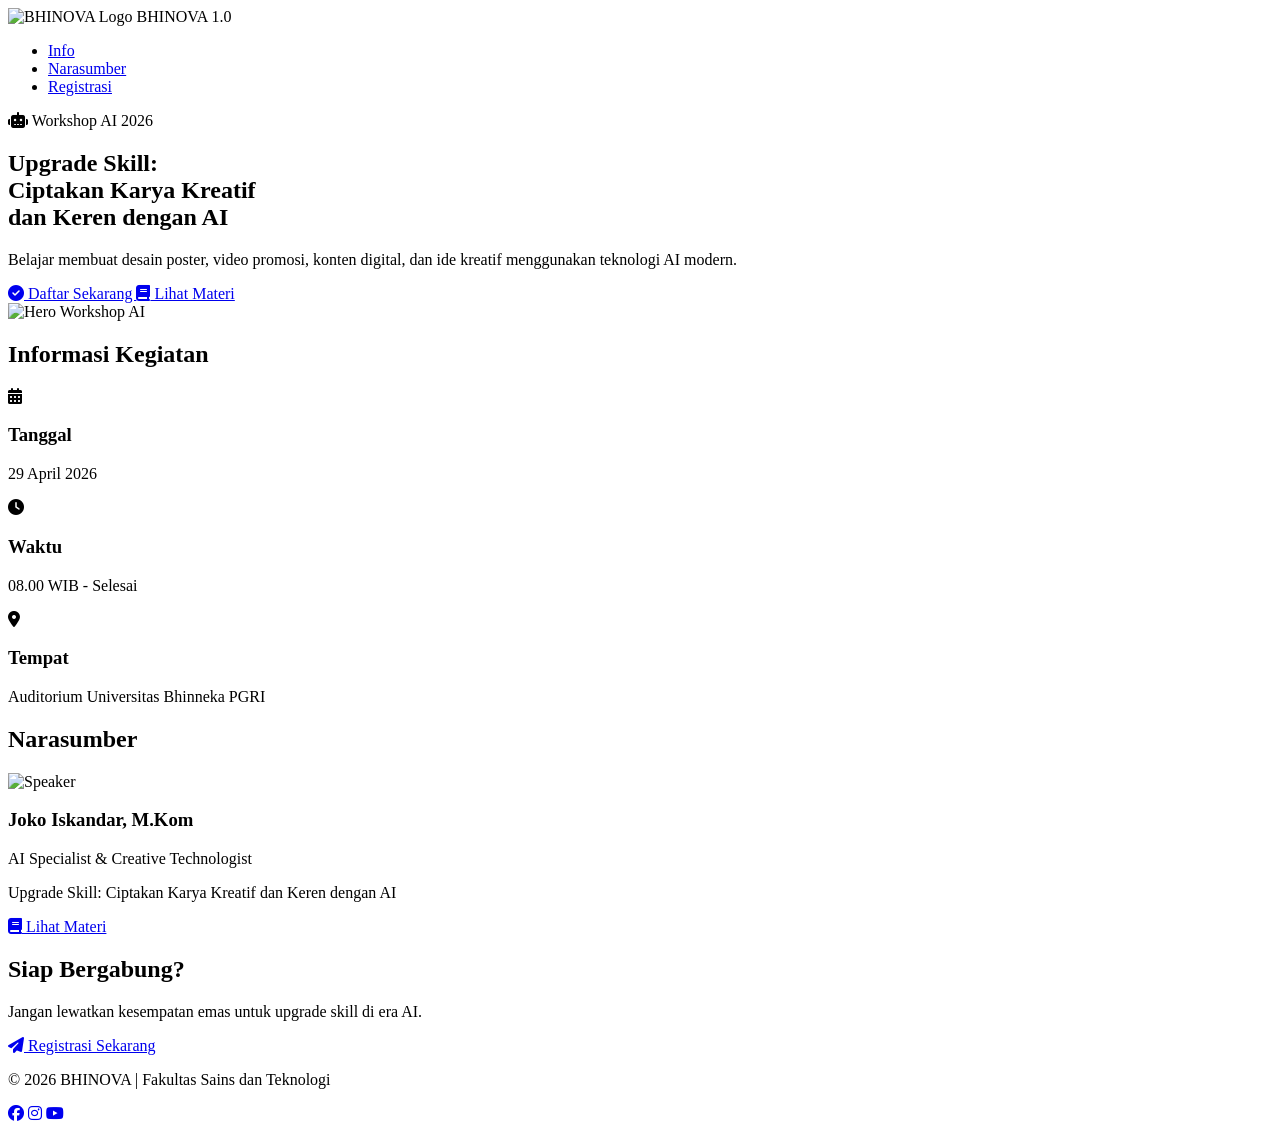
==== index.html @ b3714508 "Create index.html" ====
<!DOCTYPE html>
<html lang="id">

<head>
    <meta charset="UTF-8">
    <meta name="viewport" content="width=device-width, initial-scale=1.0">

    <title>BHINOVA 1.0 - Workshop AI</title>

    <link rel="stylesheet" href="css/style.css">
    <link rel="stylesheet" href="https://cdnjs.cloudflare.com/ajax/libs/font-awesome/6.4.0/css/all.min.css">


</head>

<body>

    <!-- Navbar -->
    <nav class="navbar">
        <div class="container">
            <div class="nav-brand">
                <img src="image/logo.png" alt="BHINOVA Logo" class="logo-img"> BHINOVA 1.0
            </div>

            <ul class="nav-links">
                <li><a href="#info">Info</a></li>
                <li><a href="#speaker">Narasumber</a></li>
                <li><a href="https://s.id/BHINOVA_2026">Registrasi</a></li>
            </ul>
        </div>
    </nav>

    <!-- Hero -->
    <section class="hero">
        <div class="container hero-content">

            <div class="hero-text">
                <span><i class="fas fa-robot"></i> Workshop AI 2026</span>

                <h1>
                    Upgrade Skill:<br>
                    <strong>Ciptakan Karya Kreatif</strong><br>
                    dan Keren dengan AI
                </h1>

                <p>
                    Belajar membuat desain poster, video promosi, konten digital,
                    dan ide kreatif menggunakan teknologi AI modern.
                </p>

                <div class="hero-buttons">
                    <a href="https://s.id/BHINOVA_2026" class="btn btn-primary">
                        <i class="fas fa-check-circle"></i> Daftar Sekarang
                    </a>

                    <a href="materi/materi1.html" class="btn btn-outline">
                        <i class="fas fa-book"></i> Lihat Materi
                    </a>
                </div>
            </div>

            <div class="hero-image">
                <div class="hero-card">
                    <img src="image/hero_big.jpg" alt="Hero Workshop AI">
                </div>
            </div>

        </div>
    </section>

    <!-- Info -->
    <section id="info">
        <div class="container">
            <h2 class="section-title">Informasi Kegiatan</h2>

            <div class="info-grid">
                <div class="info-card">
                    <div class="info-icon"><i class="fas fa-calendar-alt"></i></div>
                    <h3>Tanggal</h3>
                    <p>29 April 2026</p>
                </div>

                <div class="info-card">
                    <div class="info-icon"><i class="fas fa-clock"></i></div>
                    <h3>Waktu</h3>
                    <p>08.00 WIB - Selesai</p>
                </div>

                <div class="info-card">
                    <div class="info-icon"><i class="fas fa-map-marker-alt"></i></div>
                    <h3>Tempat</h3>
                    <p>Auditorium Universitas Bhinneka PGRI</p>
                </div>
            </div>
        </div>
    </section>

    <!-- Speaker -->
    <section id="speaker">
        <div class="container">
            <h2 class="section-title">Narasumber</h2>

            <div class="speaker-content">
                <div class="speaker-card">
                    <div class="speaker-photo">
                        <img src="image/speaker.png" alt="Speaker">
                    </div>

                    <h3>Joko Iskandar, M.Kom</h3>
                    <p class="speaker-role">AI Specialist & Creative Technologist</p>
                    <p class="speaker-desc">
                        Upgrade Skill: Ciptakan Karya Kreatif dan Keren dengan AI
                    </p>

                    <a href="materi/materi1.html" class="btn-secondary">
                        <i class="fas fa-book"></i> Lihat Materi
                    </a>
                </div>
            </div>
        </div>
    </section>

    <!-- CTA -->
    <section id="cta">
        <div class="container">
            <div class="cta-content">
                <h2>Siap Bergabung?</h2>
                <p>Jangan lewatkan kesempatan emas untuk upgrade skill di era AI.</p>

                <a href="https://s.id/BHINOVA_2026" class="btn btn-primary">
                    <i class="fas fa-paper-plane"></i> Registrasi Sekarang
                </a>
            </div>
        </div>
    </section>

    <!-- Footer -->
    <footer>
        <div class="container">
            <p>© 2026 BHINOVA | Fakultas Sains dan Teknologi</p>

            <div class="footer-social">
                <a href="#"><i class="fab fa-facebook"></i></a>
                <a href="#"><i class="fab fa-instagram"></i></a>
                <a href="#"><i class="fab fa-youtube"></i></a>
            </div>
        </div>
    </footer>

</body>

</html>
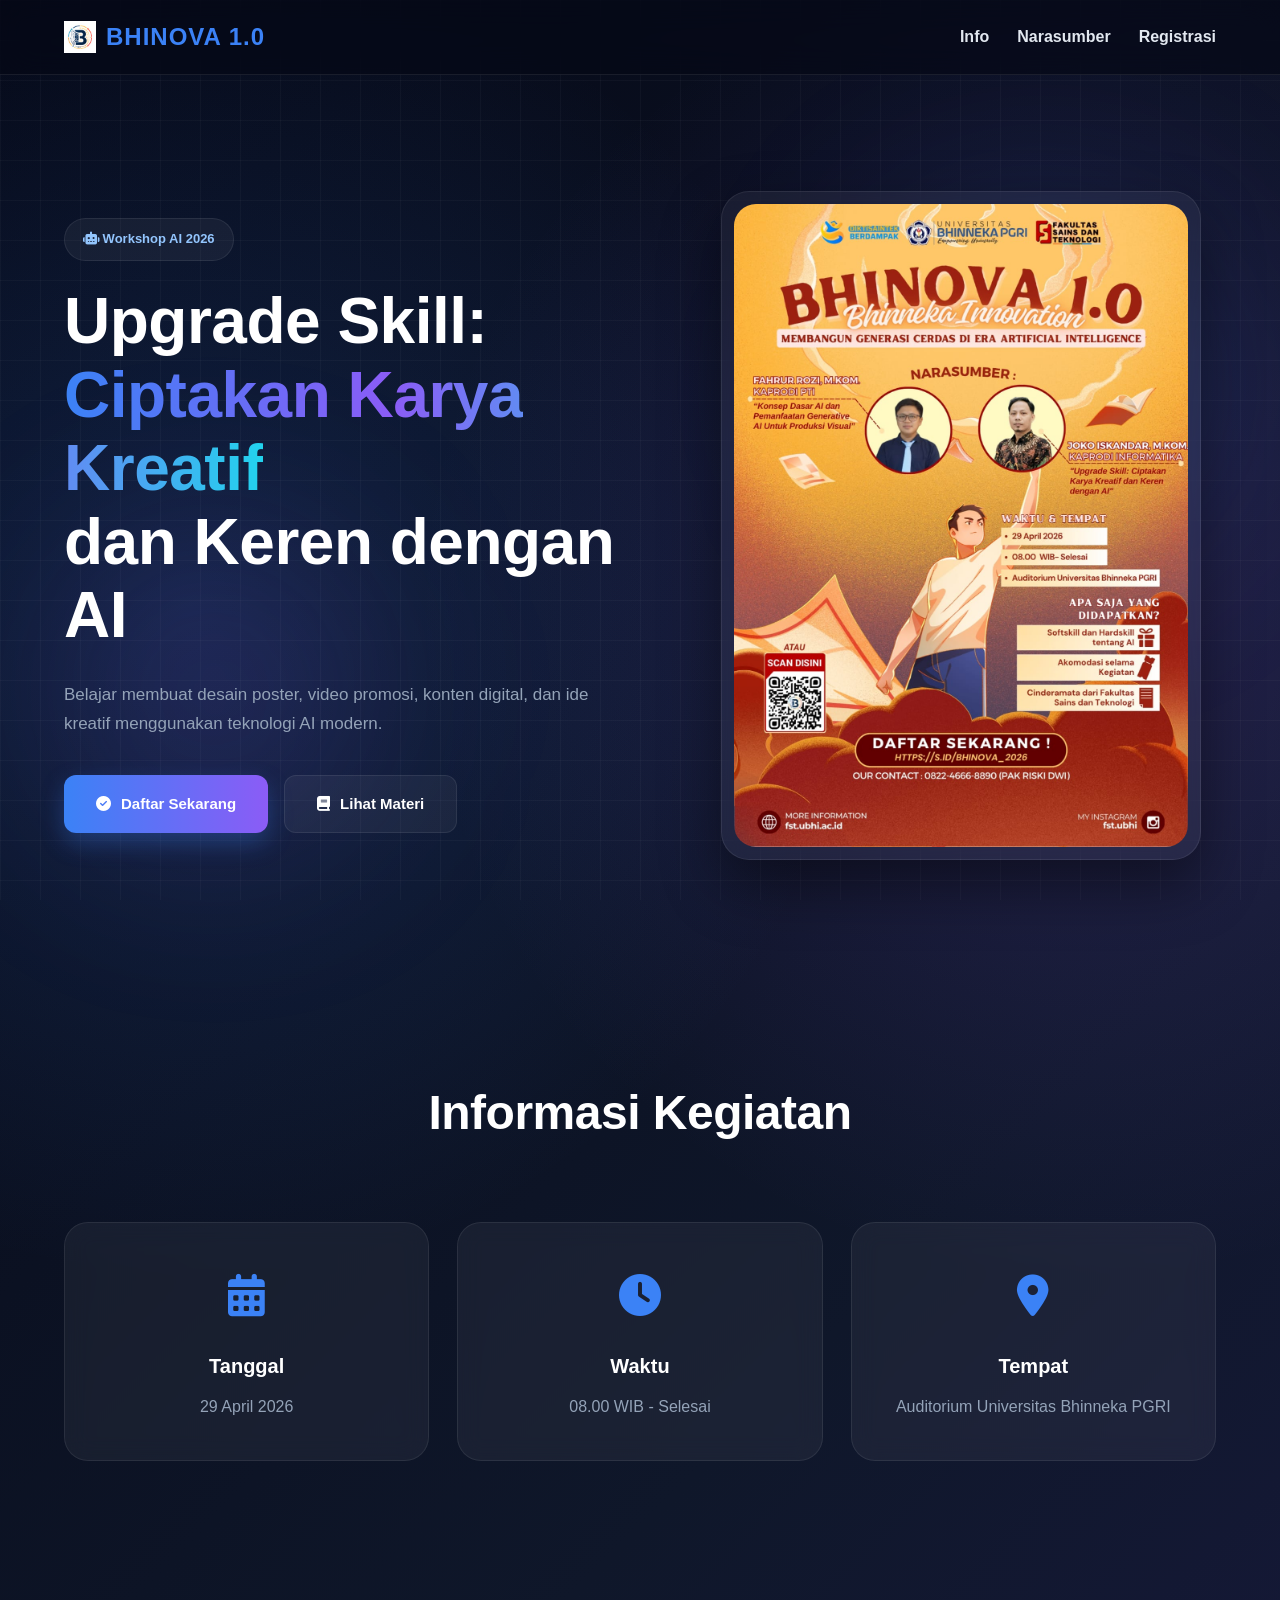
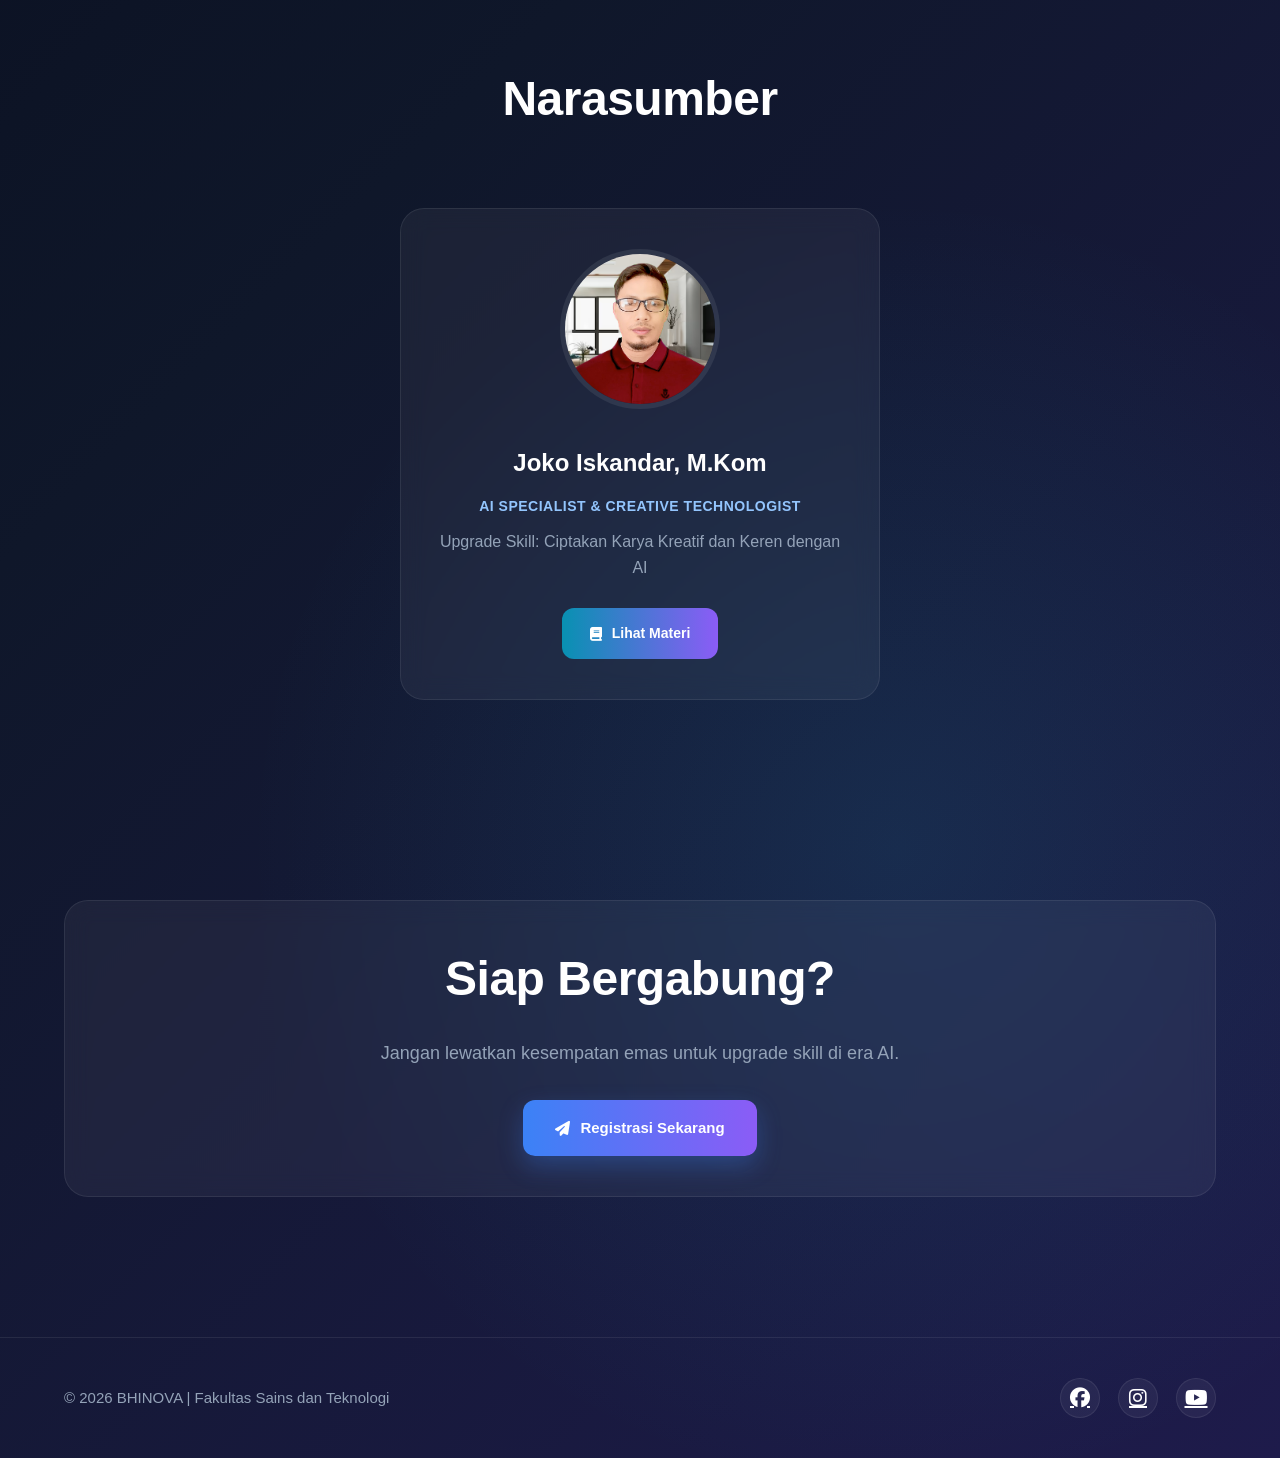
==== commit 0e5257a7: "Update index.html" ====
--- a/index.html
+++ b/index.html
@@ -19,7 +19,7 @@
     <nav class="navbar">
         <div class="container">
             <div class="nav-brand">
-                <img src="image/logo.png" alt="BHINOVA Logo" class="logo-img"> BHINOVA 1.0
+                <img src="image/logo.jpg" alt="BHINOVA Logo" class="logo-img"> BHINOVA 1.0
             </div>
 
             <ul class="nav-links">
@@ -103,7 +103,7 @@
             <div class="speaker-content">
                 <div class="speaker-card">
                     <div class="speaker-photo">
-                        <img src="image/speaker.png" alt="Speaker">
+                        <img src="image/speaker.jpg" alt="Speaker">
                     </div>
 
                     <h3>Joko Iskandar, M.Kom</h3>
--- a/css/style.css
+++ b/css/style.css
@@ -0,0 +1,753 @@
+/* =====================================================
+   BHINOVA AI LANDING PAGE CSS (clean version)
+   cocok dengan index.html terbaru
+===================================================== */
+
+* {
+    margin: 0;
+    padding: 0;
+    box-sizing: border-box;
+}
+
+:root {
+    --bg-1: #050816;
+    --bg-2: #0f172a;
+    --bg-3: #1e1b4b;
+
+    --white: #ffffff;
+    --text: #e2e8f0;
+    --muted: #94a3b8;
+
+    --blue: #3b82f6;
+    --cyan: #22d3ee;
+    --purple: #8b5cf6;
+
+    --glass: rgba(255, 255, 255, .05);
+    --line: rgba(255, 255, 255, .08);
+}
+
+html {
+    scroll-behavior: smooth;
+}
+
+body {
+    font-family: Arial, Helvetica, sans-serif;
+    color: var(--white);
+    background:
+        radial-gradient(circle at 15% 20%, rgba(59, 130, 246, .18), transparent 25%),
+        radial-gradient(circle at 85% 20%, rgba(139, 92, 246, .18), transparent 25%),
+        radial-gradient(circle at 70% 80%, rgba(34, 211, 238, .10), transparent 25%),
+        linear-gradient(135deg, var(--bg-1), var(--bg-2), var(--bg-3));
+    min-height: 100vh;
+    overflow-x: hidden;
+    line-height: 1.6;
+}
+
+/* animated grid */
+body::before {
+    content: "";
+    position: fixed;
+    inset: 0;
+    background-image:
+        linear-gradient(rgba(255, 255, 255, .03) 1px, transparent 1px),
+        linear-gradient(90deg, rgba(255, 255, 255, .03) 1px, transparent 1px);
+    background-size: 40px 40px;
+    animation: gridMove 15s linear infinite;
+    z-index: -1;
+}
+
+@keyframes gridMove {
+    from {
+        transform: translateY(0)
+    }
+
+    to {
+        transform: translateY(40px)
+    }
+}
+
+/* layout */
+.container {
+    width: 90%;
+    max-width: 1200px;
+    margin: auto;
+}
+
+/* =====================================================
+   NAVBAR
+===================================================== */
+.navbar {
+    position: sticky;
+    top: 0;
+    z-index: 999;
+    backdrop-filter: blur(16px);
+    background: rgba(5, 8, 22, .65);
+    border-bottom: 1px solid var(--line);
+}
+
+.navbar .container {
+    display: flex;
+    justify-content: space-between;
+    align-items: center;
+    padding: 18px 0;
+}
+
+.nav-brand {
+    font-size: 24px;
+    font-weight: 800;
+    color: var(--blue);
+    letter-spacing: 1px;
+    display: flex;
+    align-items: center;
+    gap: 10px;
+}
+
+.nav-brand .logo-img {
+    height: 32px;
+    width: auto;
+}
+
+.nav-brand i {
+    margin-right: 8px;
+}
+
+.nav-links {
+    display: flex;
+    list-style: none;
+    gap: 28px;
+}
+
+.nav-links a {
+    text-decoration: none;
+    color: var(--text);
+    font-weight: 600;
+    transition: .3s;
+}
+
+.nav-links a:hover {
+    color: var(--blue);
+}
+
+/* =====================================================
+   HERO
+===================================================== */
+.hero {
+    min-height: 100vh;
+    display: flex;
+    align-items: center;
+    padding: 80px 0;
+    position: relative;
+}
+
+.hero::before {
+    content: "";
+    position: absolute;
+    right: 5%;
+    top: 15%;
+    width: 350px;
+    height: 350px;
+    border-radius: 50%;
+    background: rgba(59, 130, 246, .15);
+    filter: blur(100px);
+    z-index: -1;
+}
+
+.hero::after {
+    content: "";
+    position: absolute;
+    left: 5%;
+    bottom: 15%;
+    width: 300px;
+    height: 300px;
+    border-radius: 50%;
+    background: rgba(139, 92, 246, .15);
+    filter: blur(100px);
+    z-index: -1;
+}
+
+.hero-content {
+    display: grid;
+    grid-template-columns: 1.1fr 1fr;
+    gap: 80px;
+    align-items: center;
+}
+
+.hero-text span {
+    display: inline-block;
+    padding: 10px 18px;
+    border-radius: 999px;
+    background: var(--glass);
+    border: 1px solid var(--line);
+    color: #93c5fd;
+    font-size: 13px;
+    margin-bottom: 24px;
+    font-weight: 600;
+}
+
+.hero-text h1 {
+    font-size: 64px;
+    line-height: 1.15;
+    font-weight: 900;
+    margin-bottom: 28px;
+    letter-spacing: -0.5px;
+}
+
+.hero-text h1 strong {
+    background: linear-gradient(90deg, var(--blue), var(--purple), var(--cyan));
+    -webkit-background-clip: text;
+    -webkit-text-fill-color: transparent;
+    background-clip: text;
+}
+
+.hero-text p {
+    font-size: 17px;
+    color: var(--muted);
+    margin-bottom: 36px;
+    max-width: 560px;
+    line-height: 1.7;
+}
+
+.hero-buttons {
+    display: flex;
+    gap: 16px;
+    flex-wrap: wrap;
+}
+
+/* buttons */
+.btn,
+.btn-primary,
+.btn-outline,
+.btn-secondary {
+    display: inline-flex;
+    align-items: center;
+    justify-content: center;
+    gap: 10px;
+    padding: 16px 32px;
+    border-radius: 12px;
+    text-decoration: none;
+    font-weight: 700;
+    font-size: 15px;
+    transition: all .3s ease;
+    cursor: pointer;
+    border: none;
+}
+
+.btn-primary {
+    background: linear-gradient(90deg, var(--blue), var(--purple));
+    color: #fff;
+    box-shadow: 0 10px 25px rgba(59, 130, 246, .3);
+}
+
+.btn-outline {
+    background: var(--glass);
+    color: #fff;
+    border: 1.5px solid var(--line);
+}
+
+.btn-secondary {
+    background: linear-gradient(90deg, #0891b2, var(--purple));
+    color: #fff;
+    padding: 14px 28px;
+    font-size: 14px;
+}
+
+.btn:hover,
+.btn-primary:hover,
+.btn-outline:hover,
+.btn-secondary:hover {
+    transform: translateY(-4px);
+}
+
+/* hero image */
+.hero-image {
+    display: flex;
+    justify-content: center;
+}
+
+.hero-card {
+    width: 100%;
+    max-width: 480px;
+    padding: 12px;
+    border-radius: 28px;
+    background: var(--glass);
+    border: 1px solid var(--line);
+    backdrop-filter: blur(14px);
+    box-shadow: 0 25px 60px rgba(0, 0, 0, .45);
+    animation: float 5s ease-in-out infinite;
+}
+
+.hero-card img {
+    width: 100%;
+    display: block;
+    border-radius: 22px;
+}
+
+@keyframes float {
+
+    0%,
+    100% {
+        transform: translateY(0)
+    }
+
+    50% {
+        transform: translateY(-14px)
+    }
+}
+
+/* =====================================================
+   SECTION GLOBAL
+===================================================== */
+section {
+    padding: 100px 0;
+}
+
+.section-title {
+    text-align: center;
+    font-size: 48px;
+    font-weight: 900;
+    margin-bottom: 70px;
+    letter-spacing: -0.5px;
+}
+
+/* =====================================================
+   CARDS
+===================================================== */
+.info-grid {
+    display: grid;
+    grid-template-columns: repeat(3, 1fr);
+    gap: 28px;
+}
+
+.info-card,
+.speaker-card,
+.cta-content {
+    background: var(--glass);
+    border: 1px solid var(--line);
+    border-radius: 24px;
+    padding: 40px 32px;
+    backdrop-filter: blur(12px);
+    transition: all .3s ease;
+}
+
+.info-card:hover,
+.speaker-card:hover {
+    transform: translateY(-8px);
+    background: rgba(255, 255, 255, .08);
+    border-color: var(--blue);
+}
+
+.info-card {
+    text-align: center;
+}
+
+.info-icon {
+    font-size: 42px;
+    color: var(--blue);
+    margin-bottom: 20px;
+}
+
+.info-card h3 {
+    margin-bottom: 12px;
+    font-size: 20px;
+    font-weight: 700;
+}
+
+.info-card p {
+    color: var(--muted);
+    font-size: 16px;
+}
+
+/* =====================================================
+   SPEAKER
+===================================================== */
+.speaker-content {
+    display: flex;
+    justify-content: center;
+}
+
+.speaker-card {
+    max-width: 480px;
+    text-align: center;
+}
+
+.speaker-photo img {
+    width: 160px;
+    height: 160px;
+    object-fit: cover;
+    border-radius: 50%;
+    border: 5px solid var(--line);
+    margin-bottom: 28px;
+    transition: all .3s ease;
+}
+
+.speaker-card:hover .speaker-photo img {
+    border-color: var(--blue);
+    transform: scale(1.05);
+}
+
+.speaker-card h3 {
+    font-size: 24px;
+    font-weight: 800;
+    margin-bottom: 10px;
+}
+
+.speaker-role {
+    color: #93c5fd;
+    margin: 12px 0;
+    font-weight: 700;
+    font-size: 14px;
+    text-transform: uppercase;
+    letter-spacing: 0.5px;
+}
+
+.speaker-desc {
+    color: var(--muted);
+    margin-bottom: 28px;
+    font-size: 16px;
+    line-height: 1.6;
+}
+
+/* =====================================================
+   CTA
+===================================================== */
+.cta-content {
+    text-align: center;
+}
+
+.cta-content h2 {
+    font-size: 48px;
+    font-weight: 900;
+    margin-bottom: 20px;
+    letter-spacing: -0.5px;
+}
+
+.cta-content p {
+    color: var(--muted);
+    margin-bottom: 32px;
+    font-size: 18px;
+    line-height: 1.7;
+}
+
+/* =====================================================
+   FOOTER
+===================================================== */
+footer {
+    border-top: 1px solid var(--line);
+    padding: 40px 0;
+    margin-top: 40px;
+}
+
+footer .container {
+    display: flex;
+    justify-content: space-between;
+    align-items: center;
+    gap: 24px;
+    flex-wrap: wrap;
+}
+
+footer p {
+    color: var(--muted);
+    font-size: 15px;
+}
+
+.footer-social {
+    display: flex;
+    gap: 18px;
+}
+
+.footer-social a {
+    color: #fff;
+    font-size: 20px;
+    transition: all .3s ease;
+    display: flex;
+    align-items: center;
+    justify-content: center;
+    width: 40px;
+    height: 40px;
+    border-radius: 50%;
+    background: var(--glass);
+    border: 1px solid var(--line);
+}
+
+.footer-social a:hover {
+    color: var(--blue);
+    border-color: var(--blue);
+    background: rgba(59, 130, 246, .15);
+}
+
+/* =====================================================
+   RESPONSIVE
+===================================================== */
+@media(max-width:1024px) {
+    .hero-content {
+        grid-template-columns: 1fr;
+        gap: 60px;
+        text-align: center;
+    }
+
+    .hero-text h1 {
+        font-size: 52px;
+    }
+
+    .hero-text p {
+        margin: 0 auto 36px;
+    }
+
+    .hero-buttons {
+        justify-content: center;
+    }
+
+    .hero-card {
+        max-width: 420px;
+    }
+
+    .section-title {
+        font-size: 40px;
+        margin-bottom: 60px;
+    }
+
+    .info-grid {
+        grid-template-columns: repeat(2, 1fr);
+        gap: 24px;
+    }
+
+    .cta-content h2 {
+        font-size: 40px;
+    }
+}
+
+@media(max-width:768px) {
+    .hero {
+        padding: 60px 0;
+    }
+
+    .hero-content {
+        gap: 50px;
+    }
+
+    .hero-text h1 {
+        font-size: 40px;
+        margin-bottom: 20px;
+    }
+
+    .hero-text span {
+        font-size: 12px;
+        padding: 8px 16px;
+        margin-bottom: 20px;
+    }
+
+    .hero-text p {
+        font-size: 16px;
+        margin-bottom: 28px;
+    }
+
+    .hero-buttons {
+        gap: 12px;
+    }
+
+    .btn,
+    .btn-primary,
+    .btn-outline,
+    .btn-secondary {
+        padding: 14px 28px;
+        font-size: 14px;
+    }
+
+    .hero-card {
+        max-width: 100%;
+    }
+
+    section {
+        padding: 80px 0;
+    }
+
+    .section-title {
+        font-size: 32px;
+        margin-bottom: 50px;
+    }
+
+    .info-grid {
+        grid-template-columns: 1fr;
+        gap: 20px;
+    }
+
+    .info-card,
+    .speaker-card,
+    .cta-content {
+        padding: 32px 24px;
+    }
+
+    .info-icon {
+        font-size: 36px;
+        margin-bottom: 16px;
+    }
+
+    .info-card h3 {
+        font-size: 18px;
+        margin-bottom: 10px;
+    }
+
+    .info-card p {
+        font-size: 15px;
+    }
+
+    .speaker-card h3 {
+        font-size: 22px;
+    }
+
+    .speaker-photo img {
+        width: 140px;
+        height: 140px;
+        margin-bottom: 20px;
+    }
+
+    .speaker-desc {
+        font-size: 15px;
+        margin-bottom: 20px;
+    }
+
+    .cta-content h2 {
+        font-size: 36px;
+        margin-bottom: 16px;
+    }
+
+    .cta-content p {
+        font-size: 16px;
+    }
+
+    footer .container {
+        flex-direction: column;
+        text-align: center;
+        gap: 20px;
+    }
+
+    footer p {
+        font-size: 14px;
+    }
+
+    .footer-social {
+        justify-content: center;
+    }
+
+    .nav-links {
+        gap: 20px;
+        font-size: 14px;
+    }
+}
+
+@media(max-width:480px) {
+    .container {
+        width: 95%;
+    }
+
+    .hero {
+        padding: 40px 0;
+    }
+
+    .hero-text h1 {
+        font-size: 32px;
+        line-height: 1.2;
+        margin-bottom: 16px;
+    }
+
+    .hero-text p {
+        font-size: 15px;
+        margin-bottom: 24px;
+    }
+
+    .hero-buttons {
+        flex-direction: column;
+        width: 100%;
+    }
+
+    .btn,
+    .btn-primary,
+    .btn-outline,
+    .btn-secondary {
+        width: 100%;
+        padding: 14px 20px;
+    }
+
+    section {
+        padding: 60px 0;
+    }
+
+    .section-title {
+        font-size: 28px;
+        margin-bottom: 40px;
+    }
+
+    .info-card,
+    .speaker-card,
+    .cta-content {
+        padding: 24px 16px;
+    }
+
+    .info-icon {
+        font-size: 32px;
+        margin-bottom: 12px;
+    }
+
+    .info-card h3 {
+        font-size: 16px;
+        margin-bottom: 8px;
+    }
+
+    .info-card p {
+        font-size: 14px;
+    }
+
+    .speaker-photo img {
+        width: 120px;
+        height: 120px;
+        margin-bottom: 16px;
+    }
+
+    .speaker-card h3 {
+        font-size: 20px;
+        margin-bottom: 8px;
+    }
+
+    .speaker-role {
+        font-size: 12px;
+        margin: 10px 0;
+    }
+
+    .speaker-desc {
+        font-size: 14px;
+        margin-bottom: 16px;
+    }
+
+    .cta-content h2 {
+        font-size: 28px;
+        margin-bottom: 12px;
+    }
+
+    .cta-content p {
+        font-size: 14px;
+        margin-bottom: 20px;
+    }
+
+    .nav-brand {
+        font-size: 20px;
+    }
+
+    .nav-links {
+        gap: 12px;
+        font-size: 12px;
+    }
+
+    .navbar .container {
+        flex-wrap: wrap;
+    }
+
+    footer p {
+        font-size: 13px;
+    }
+
+    .footer-social a {
+        width: 36px;
+        height: 36px;
+        font-size: 16px;
+    }
+}
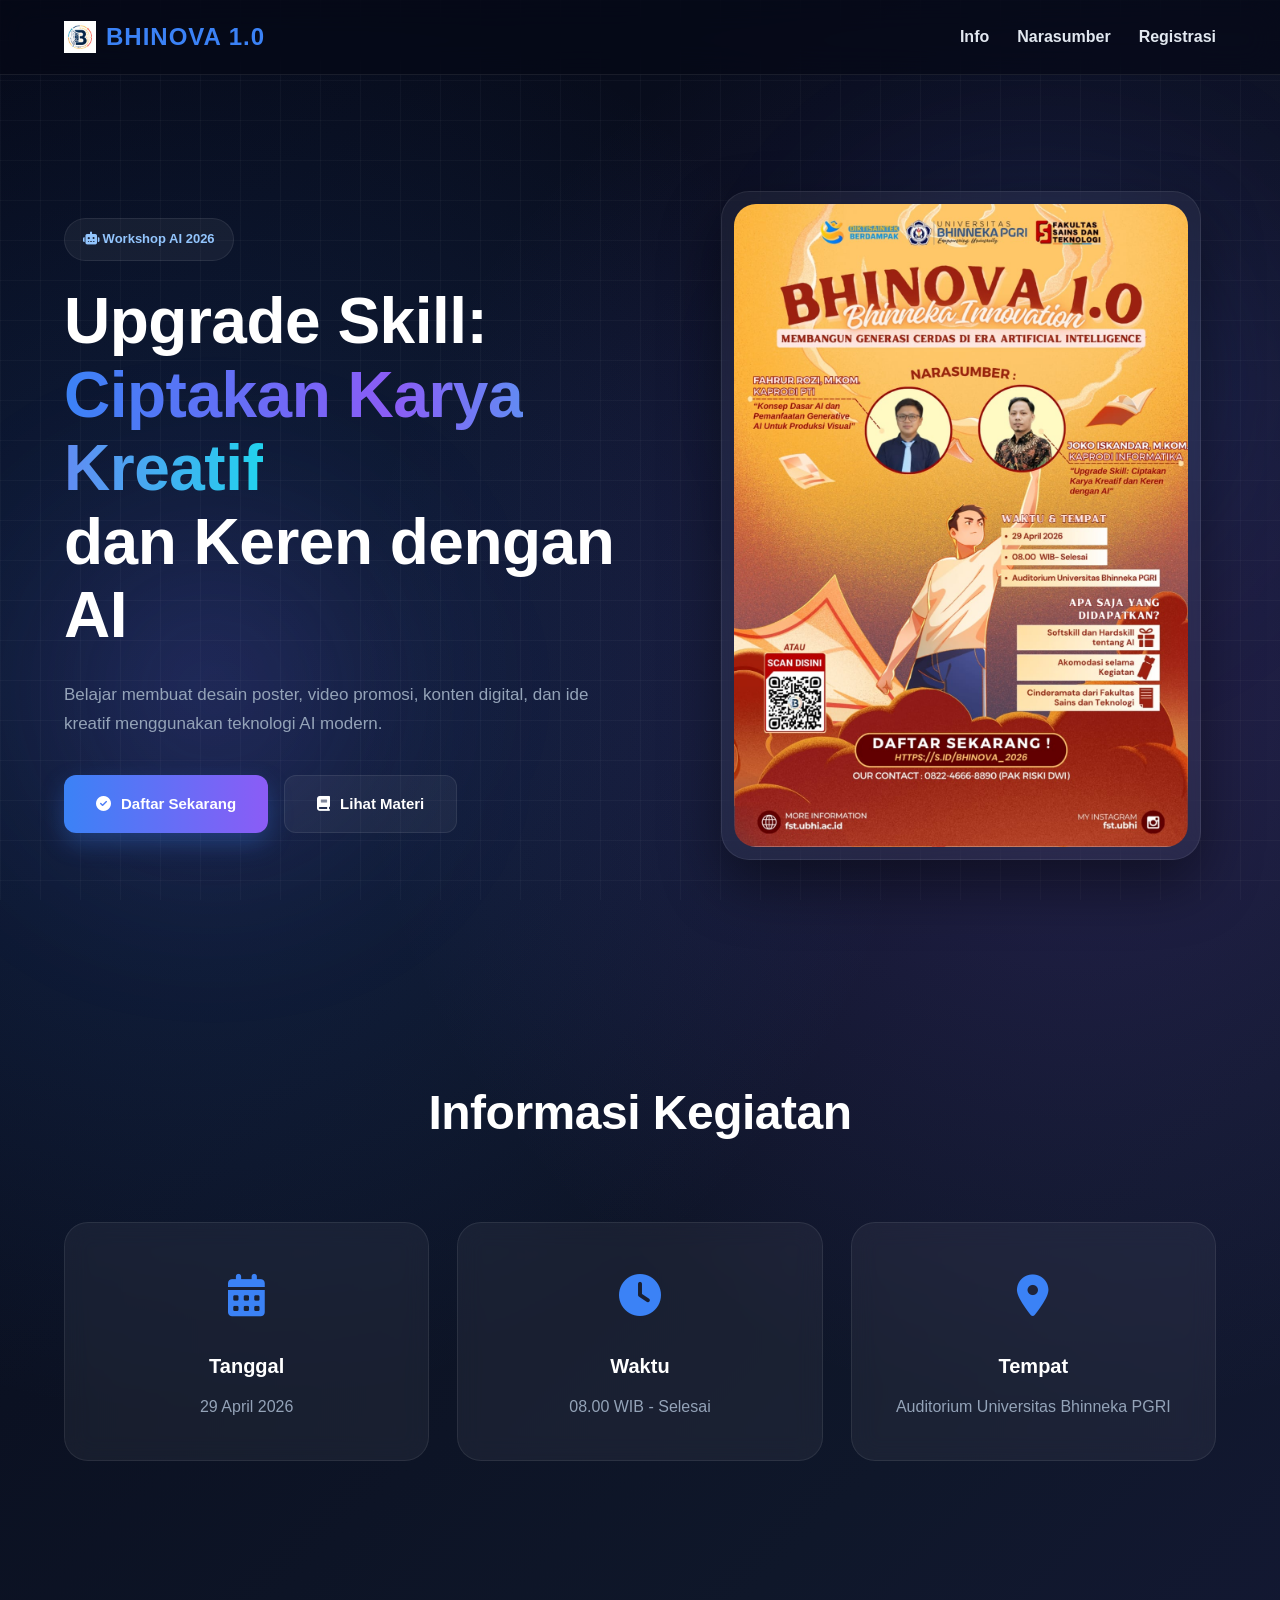
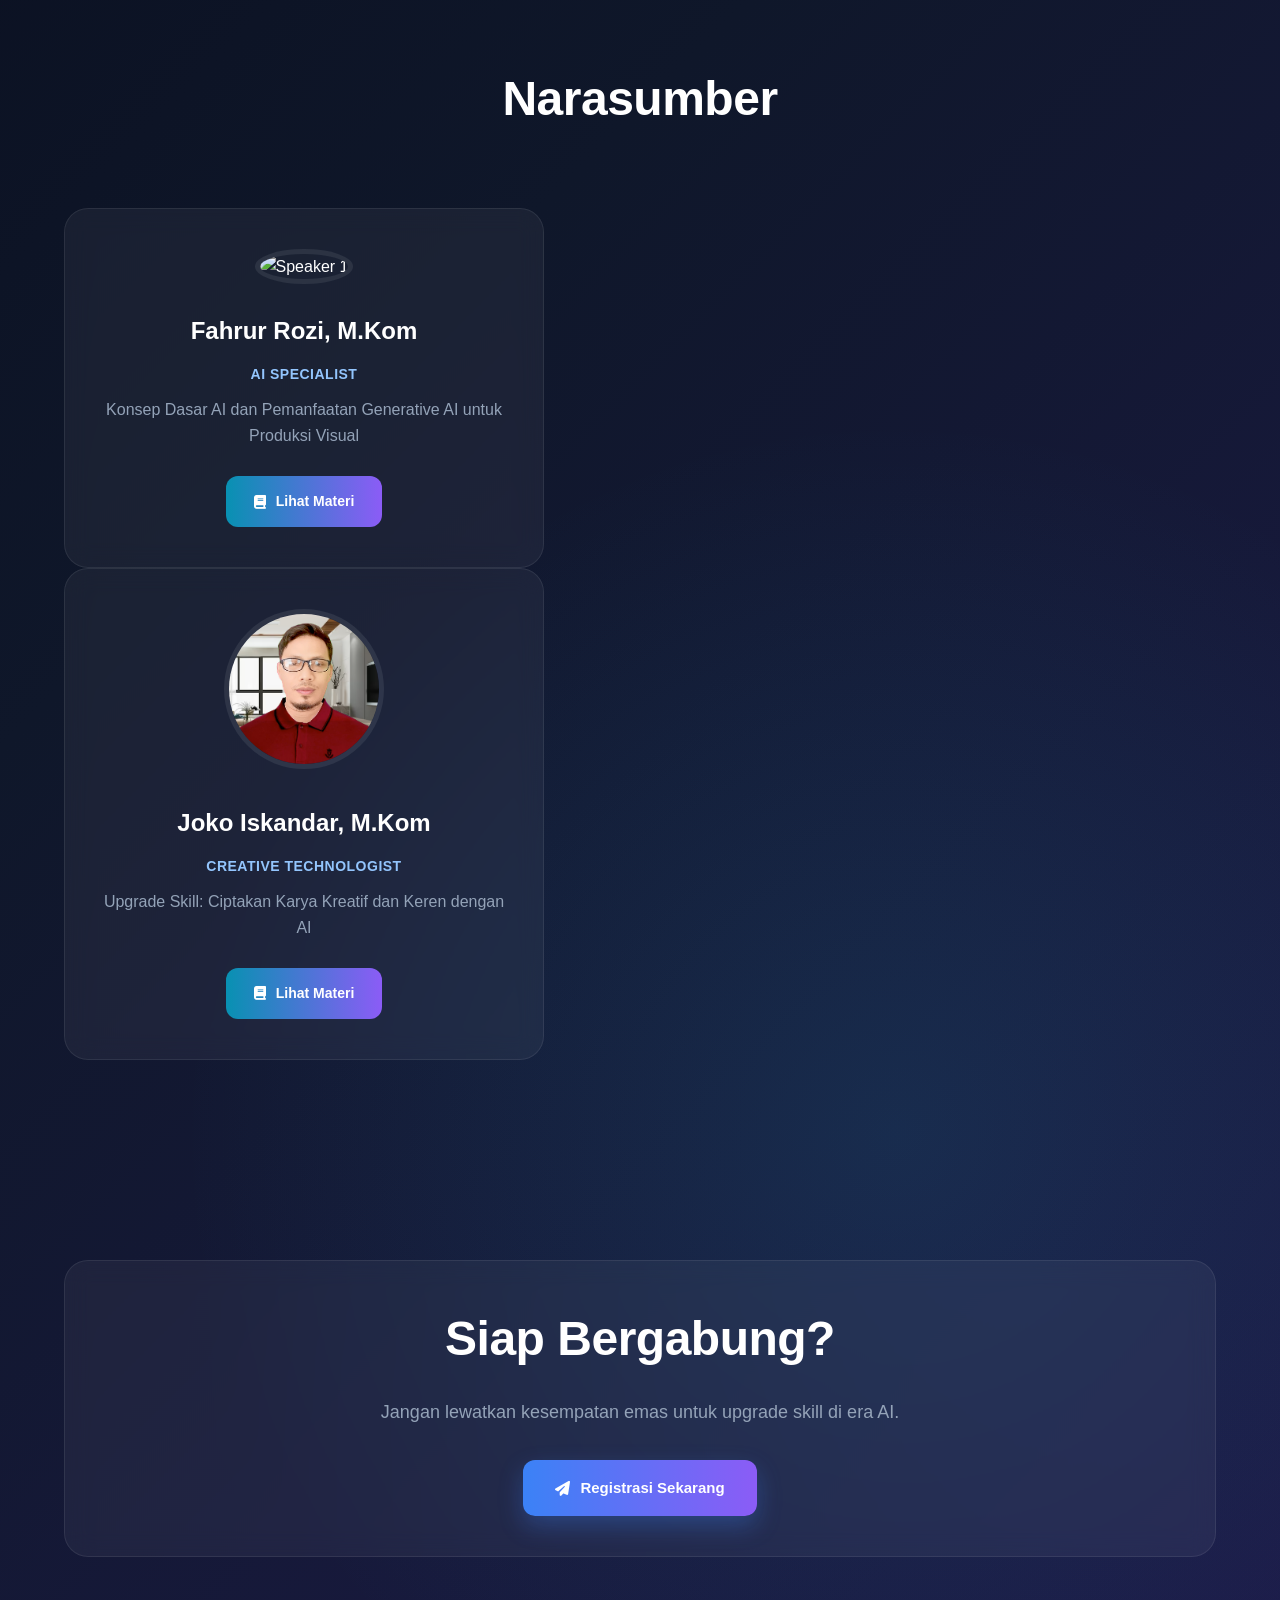
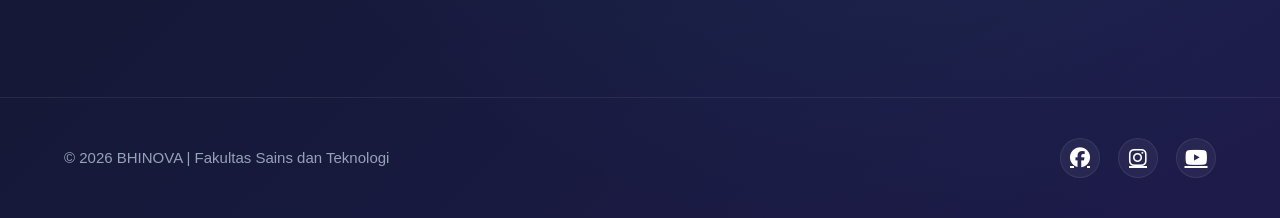
==== commit 90e0ec73: "Update index.html" ====
--- a/index.html
+++ b/index.html
@@ -100,14 +100,34 @@
         <div class="container">
             <h2 class="section-title">Narasumber</h2>
 
-            <div class="speaker-content">
+            <div class="speaker-grid">
+
+                <!-- Narasumber 1 -->
                 <div class="speaker-card">
                     <div class="speaker-photo">
-                        <img src="image/speaker.jpg" alt="Speaker">
+                        <img src="image/speaker1.jpg" alt="Speaker 1">
+                    </div>
+
+                    <h3>Fahrur Rozi, M.Kom</h3>
+                    <p class="speaker-role">AI Specialist</p>
+                    <p class="speaker-desc">
+                        Konsep Dasar AI dan Pemanfaatan Generative AI untuk Produksi Visual
+                    </p>
+
+                    <a href="https://docs.google.com/presentation/d/1J0wC9mNwouXqCW8_PAsX1WUFdOH9CTSs/edit?usp=sharing&ouid=116079285175870031043&rtpof=true&sd=true"
+                        class="btn-secondary">
+                        <i class="fas fa-book"></i> Lihat Materi
+                    </a>
+                </div>
+
+                <!-- Narasumber 2 -->
+                <div class="speaker-card">
+                    <div class="speaker-photo">
+                        <img src="image/speaker.jpg" alt="Speaker 2">
                     </div>
 
                     <h3>Joko Iskandar, M.Kom</h3>
-                    <p class="speaker-role">AI Specialist & Creative Technologist</p>
+                    <p class="speaker-role">Creative Technologist</p>
                     <p class="speaker-desc">
                         Upgrade Skill: Ciptakan Karya Kreatif dan Keren dengan AI
                     </p>
@@ -116,6 +136,8 @@
                         <i class="fas fa-book"></i> Lihat Materi
                     </a>
                 </div>
+
+
             </div>
         </div>
     </section>
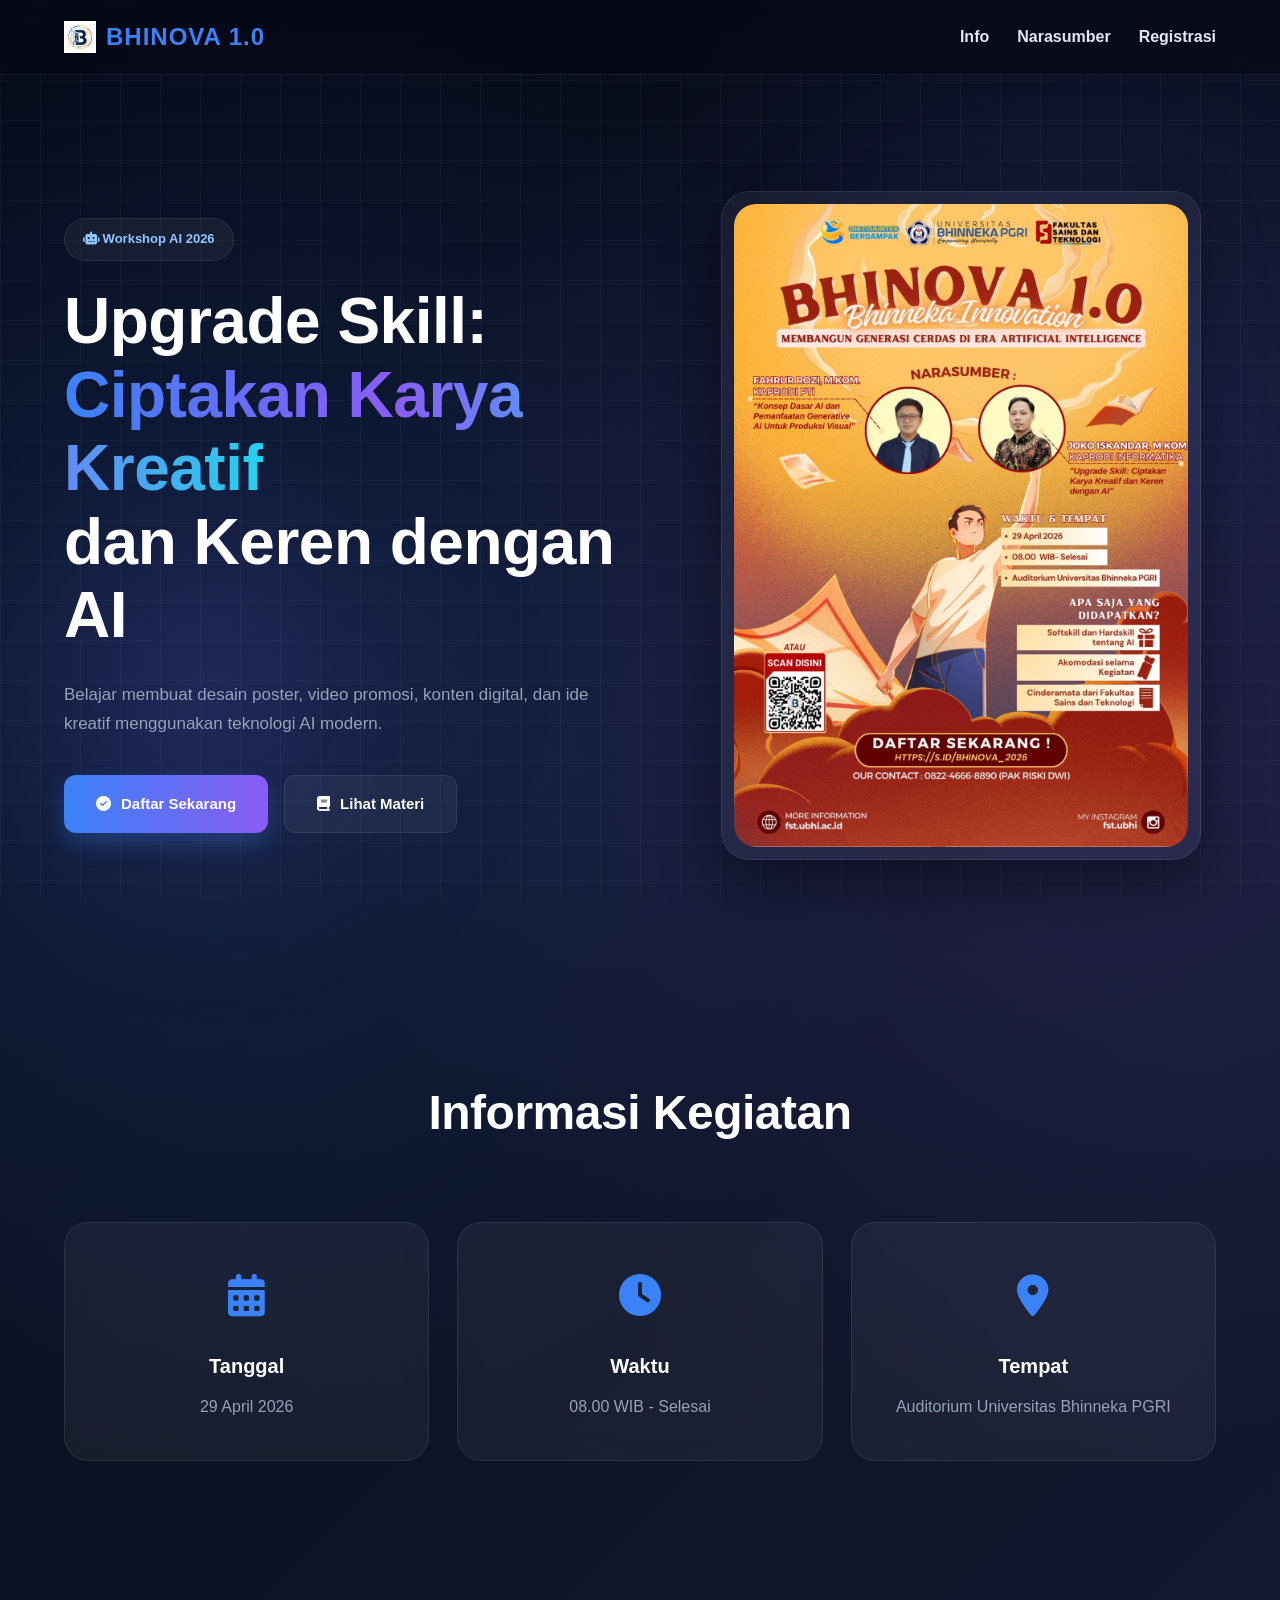
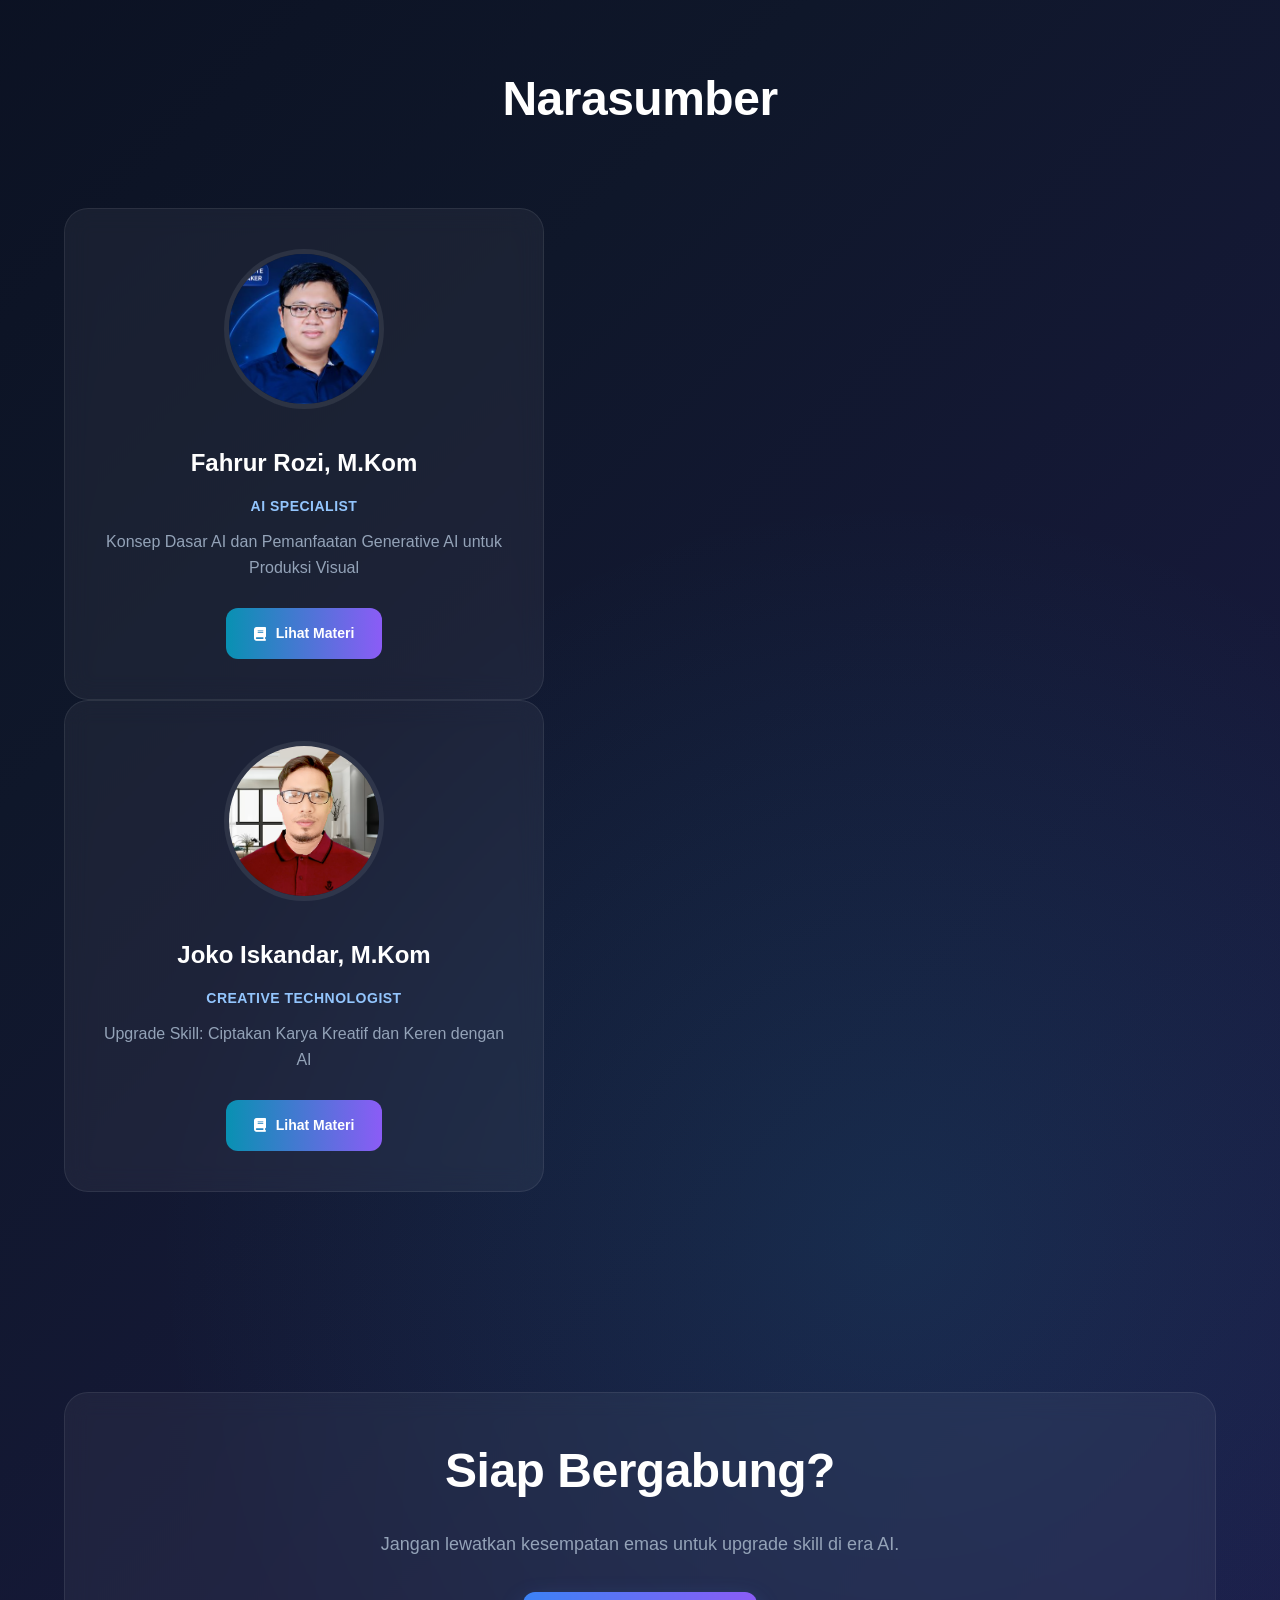
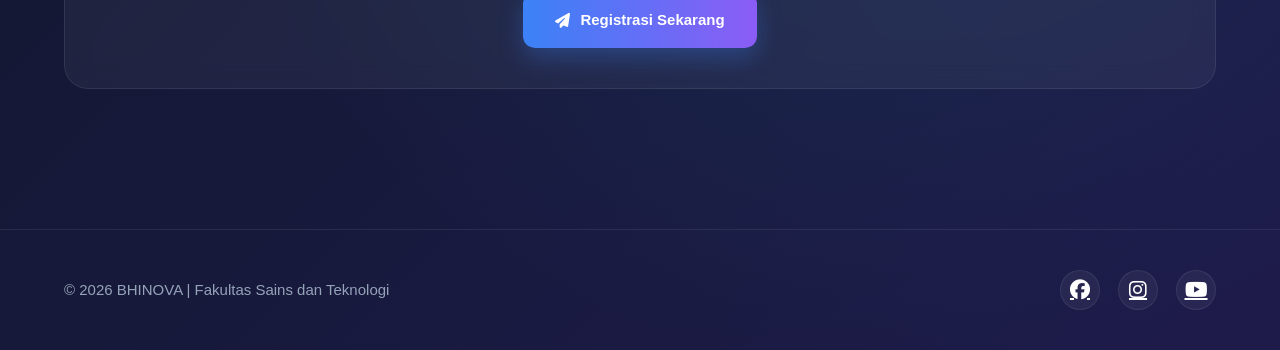
==== commit f1528fd9: "Update index.html" ====
--- a/index.html
+++ b/index.html
@@ -105,7 +105,7 @@
                 <!-- Narasumber 1 -->
                 <div class="speaker-card">
                     <div class="speaker-photo">
-                        <img src="image/speaker1.jpg" alt="Speaker 1">
+                        <img src="speaker1.jpg" alt="Speaker 1">
                     </div>
 
                     <h3>Fahrur Rozi, M.Kom</h3>
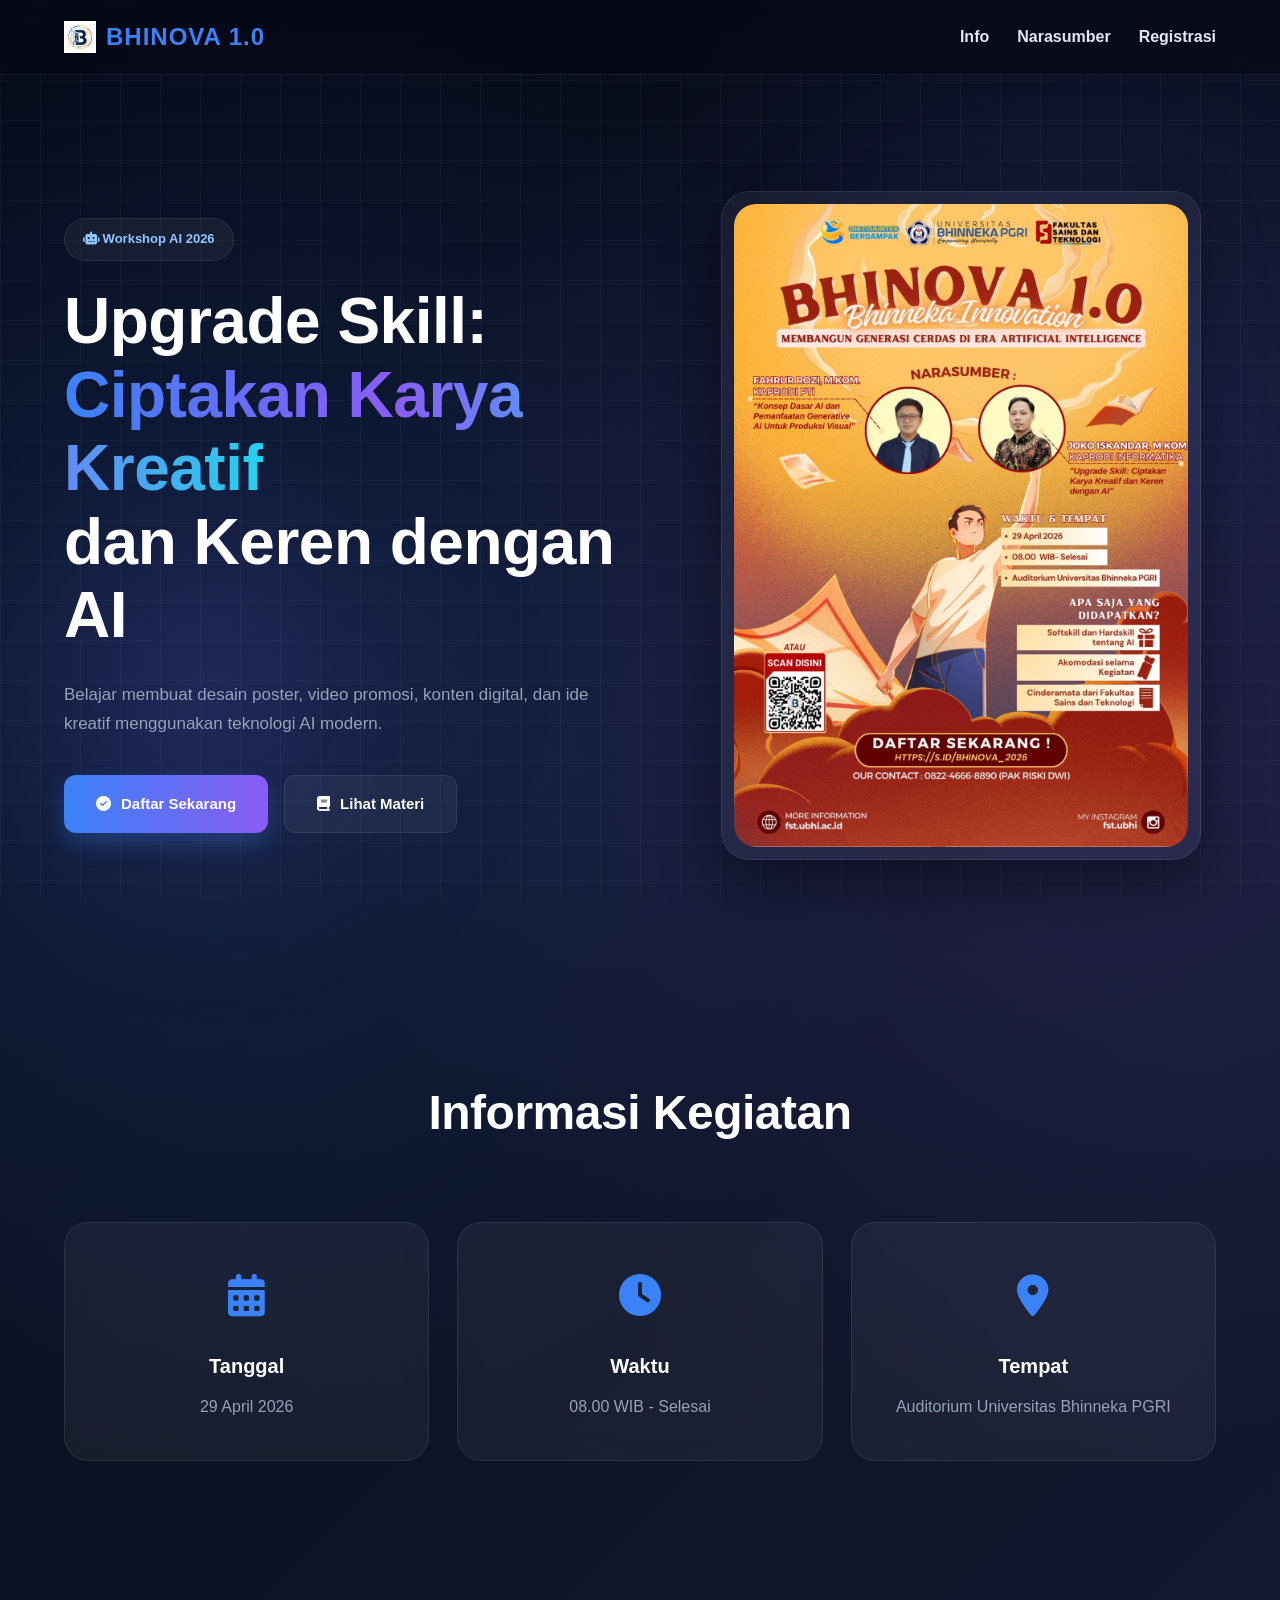
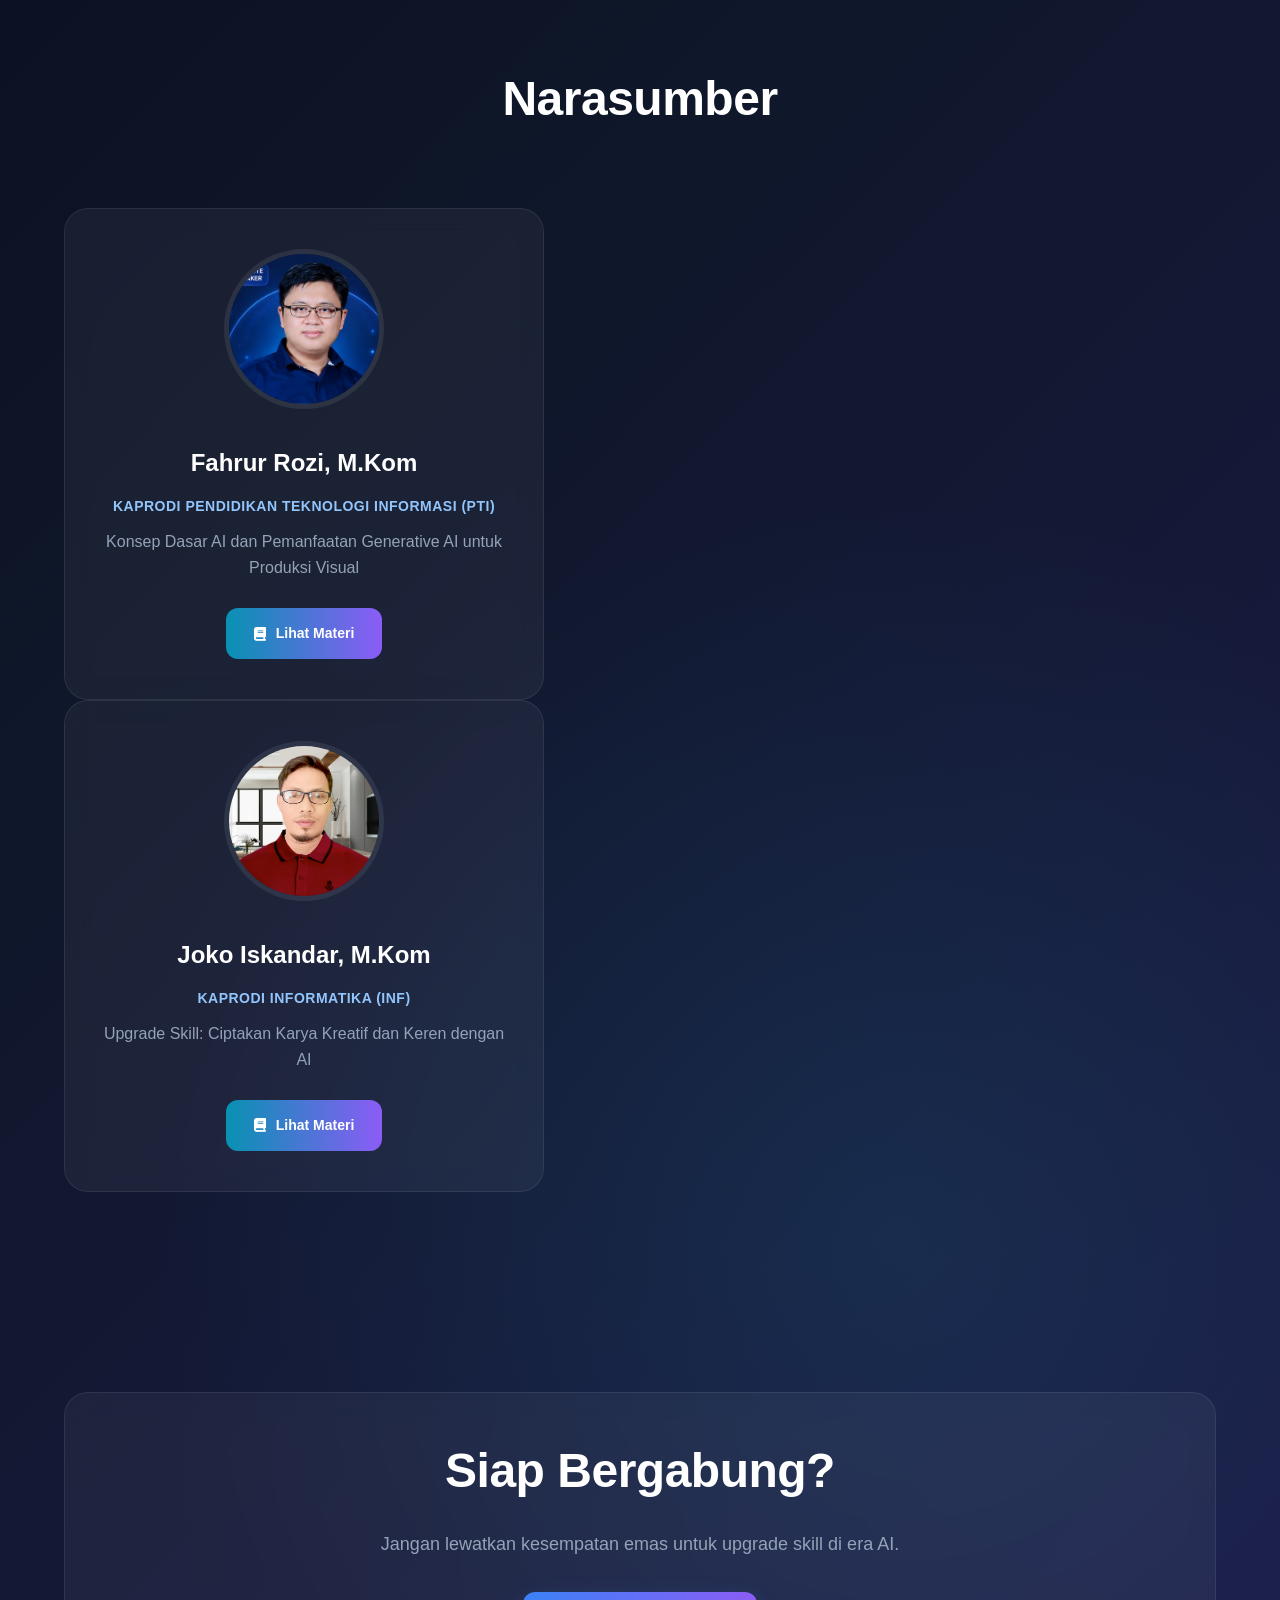
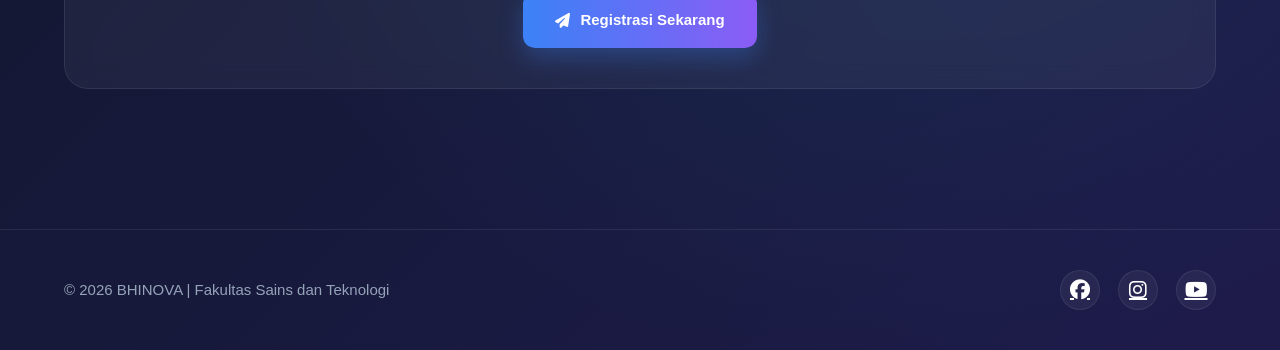
==== commit cd8f7854: "Update index.html" ====
--- a/index.html
+++ b/index.html
@@ -109,7 +109,7 @@
                     </div>
 
                     <h3>Fahrur Rozi, M.Kom</h3>
-                    <p class="speaker-role">AI Specialist</p>
+                    <p class="speaker-role">Kaprodi Pendidikan Teknologi Informasi (PTI)</p>
                     <p class="speaker-desc">
                         Konsep Dasar AI dan Pemanfaatan Generative AI untuk Produksi Visual
                     </p>
@@ -127,7 +127,7 @@
                     </div>
 
                     <h3>Joko Iskandar, M.Kom</h3>
-                    <p class="speaker-role">Creative Technologist</p>
+                    <p class="speaker-role">Kaprodi Informatika (INF)</p>
                     <p class="speaker-desc">
                         Upgrade Skill: Ciptakan Karya Kreatif dan Keren dengan AI
                     </p>
